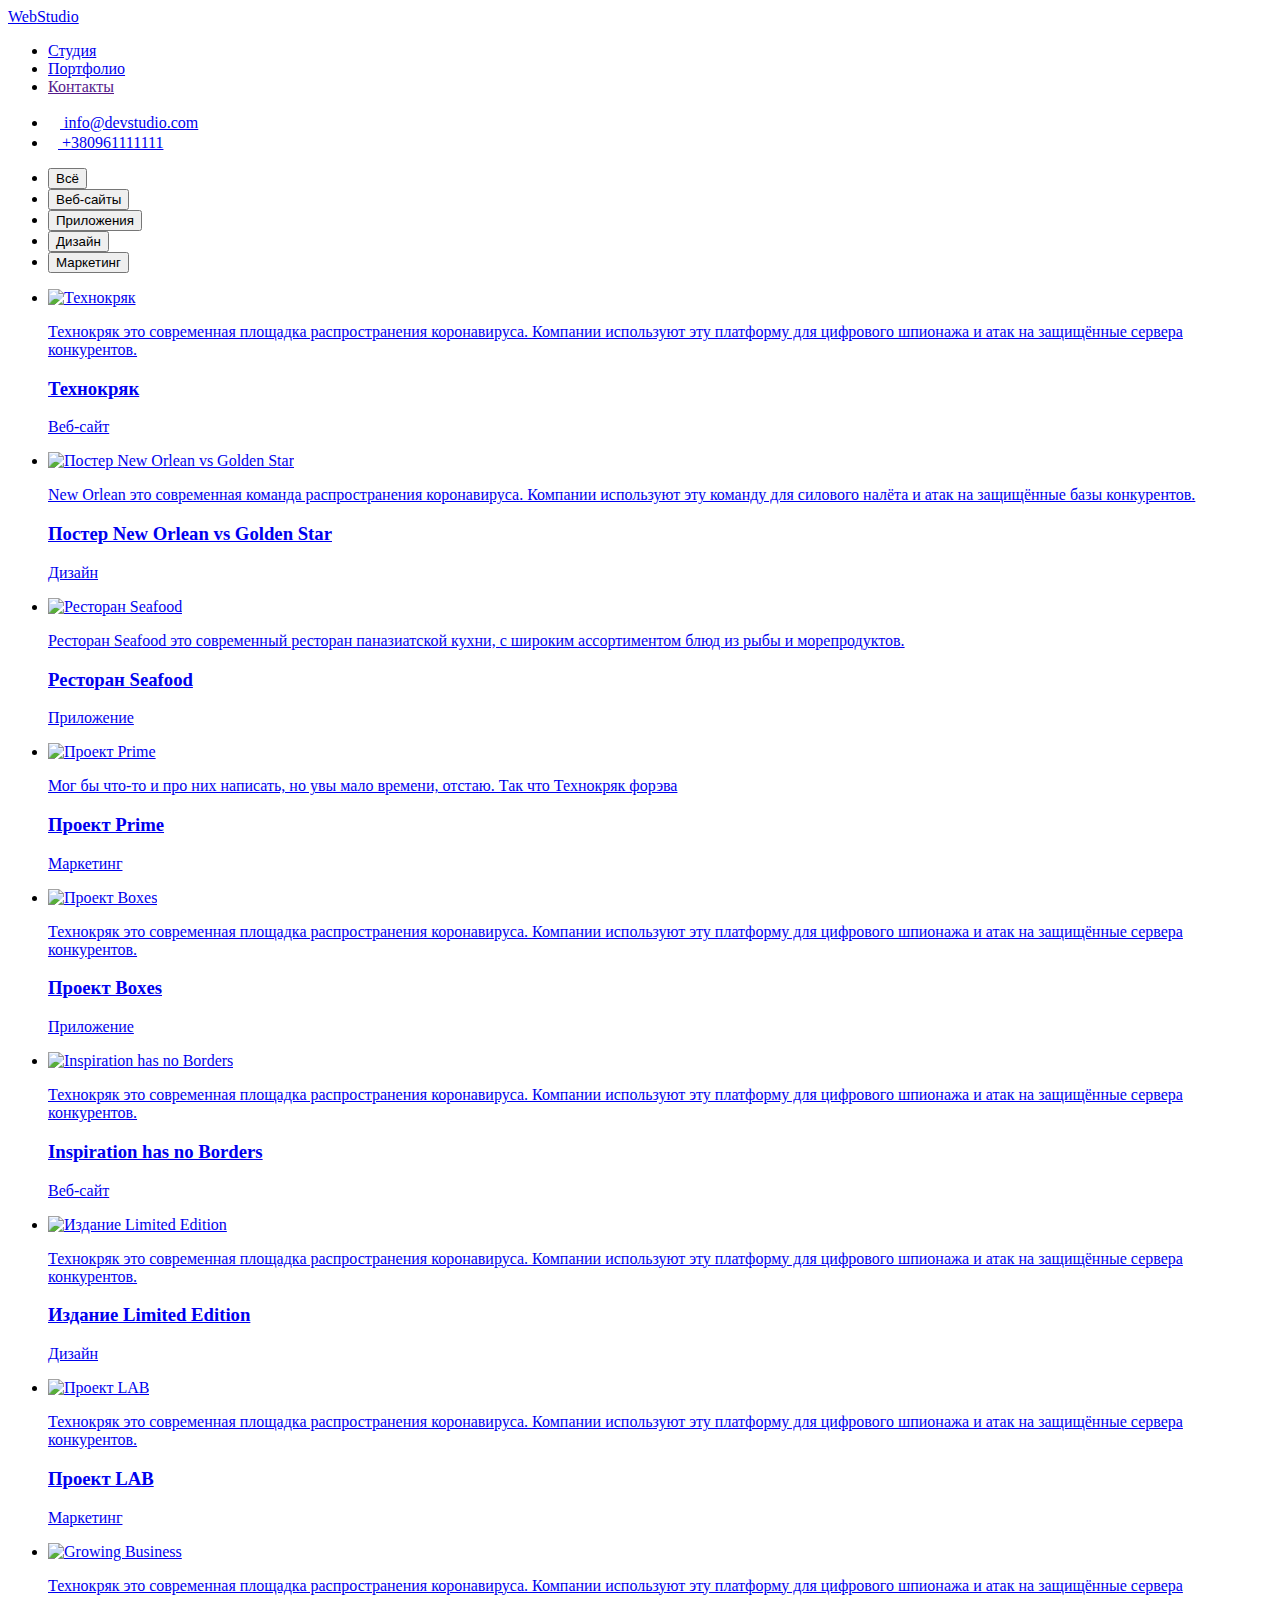
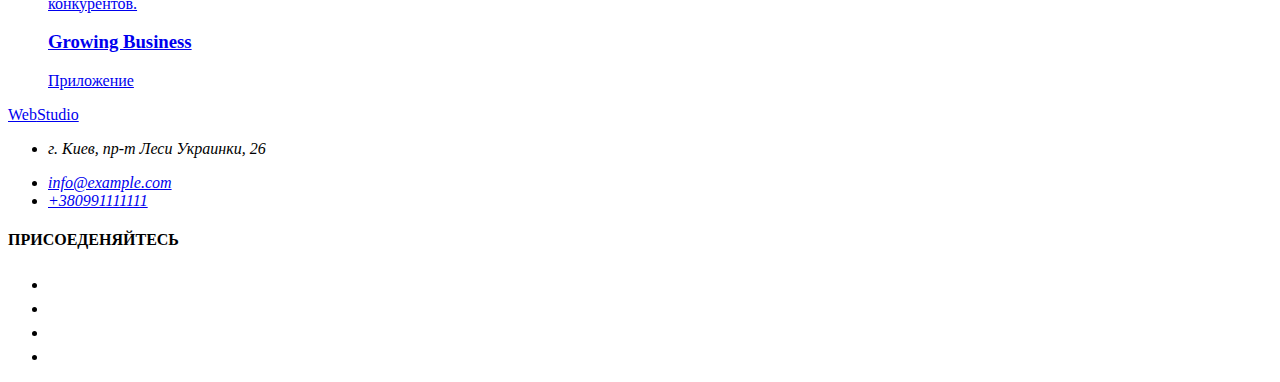
==== portfolio.html @ b48fce2a "Add files via upload" ====
<!DOCTYPE html>
<html lang="ru">
<head>
    <meta charset="UTF-8">
    <meta http-equiv="X-UA-Compatible" content="IE=edge">
    <meta name="viewport" content="width=device-width, initial-scale=1.0">
    <title>Portfolio</title>
    <link rel="preconnect" href="https://fonts.googleapis.com">
    <link rel="preconnect" href="https://fonts.gstatic.com" crossorigin>
    <link href="https://fonts.googleapis.com/css2?family=Raleway:wght@700&family=Roboto:wght@400;500;700;900&display=swap" rel="stylesheet">
    <link rel="stylesheet" href="https://cdnjs.cloudflare.com/ajax/libs/modern-normalize/1.1.0/modern-normalize.min.css" integrity="sha512-wpPYUAdjBVSE4KJnH1VR1HeZfpl1ub8YT/NKx4PuQ5NmX2tKuGu6U/JRp5y+Y8XG2tV+wKQpNHVUX03MfMFn9Q==" crossorigin="anonymous" referrerpolicy="no-referrer" />
    <link rel="stylesheet" href="./css/style.css">
</head>
<body class="body">

    <!--Шапка сайта-->

    <header class="head">
        <div class="header container">
           
            <a class="logo" href="index.html"> <span class="web-style">Web</span><span class="studio-style">Studio</span> </a>
     
            <nav class="nav-box">
                <ul class="nav-links">
                    <li class="nav-items"><a href="index.html" class="nav-link">Студия</a></li>
                    <li class="nav-items"><a href="portfolio.html" class="nav-link active-page">Портфолио</a></li>
                    <li class="nav-items"><a href="" class="nav-link">Контакты</a></li>
                </ul>
                <ul class="link-box">
                    <li class="mail">
                        <a href="mailto:info@devstudio.com" class="link-box_mail">
                            <svg class="card-icon" width="12" height="16">
                                <use href="./img/sprite.svg#icon-envelope"></use>
                            </svg>
                            info@devstudio.com
                        </a>
                    </li>
                    <li>
                        <a href="tel:+380961111111" class="link-box_phone">
                            <svg class="card-icon" width="10" height="16">
                                <use href="./img/sprite.svg#icon-smartphone"></use>
                            </svg>
                            +380961111111
                        </a>
                    </li>
                </ul>
            </nav>
        </div>

    </header>
    
    <main> 

        <!--Вкладки сйта-->

        <section class="portfolio-box">
            <div class="container">
                
                <ul class="buttons">
                    <li><button type="button" class="button-portfolio">Всё</button></li>
                    <li><button type="button" class="button-portfolio">Веб-сайты</button></li>
                    <li><button type="button" class="button-portfolio">Приложения</button></li>
                    <li><button type="button" class="button-portfolio">Дизайн</button></li>
                    <li><button type="button" class="button-portfolio">Маркетинг</button></li>
                </ul>
            
                <!--Проекты-->
            
                <ul class="project">
                    <li class="project-list">
                        <a href="#" class="description">
                            <div class="portfolio-description">
                                <img src="./img/portfolio/img_1.jpg" alt="Технокряк">
                                <p class="description-text">
                                    Технокряк это современная площадка
                                     распространения коронавируса. 
                                     Компании используют эту платформу 
                                     для цифрового шпионажа и атак на 
                                     защищённые сервера конкурентов.
                                </p>
                            </div>
                            
                            <div class="project-text">
                                <h3 class="project-name">Технокряк</h3>
                                <p class="project-work">Веб-сайт</p>
                            </div>
                        </a>
                    </li>
                    <li class="project-list">
                        <a href="#" class="description">
                            <div class="portfolio-description">
                                <img src="./img/portfolio/img_2.jpg" alt="Постер New Orlean vs Golden Star">
                                <p class="description-text">
                                    New Orlean это современная команда
                                     распространения коронавируса. 
                                     Компании используют эту команду 
                                     для силового налёта и атак на 
                                     защищённые базы конкурентов.
                                </p>
                            </div>
                            
                            <div class="project-text">
                            <h3 class="project-name">Постер New Orlean vs Golden Star</h3>
                            <p class="project-work">Дизайн</p>
                        </div>
                        </a>
                    </li>
                    
                    <li class="project-list">
                        <a href="#" class="description">
                            <div class="portfolio-description">
                                <img src="./img/portfolio/img_3.jpg" alt="Ресторан Seafood">
                                <p class="description-text">
                                    Ресторан Seafood это современный
                                     ресторан паназиатской кухни, с 
                                     широким ассортиментом блюд из 
                                     рыбы и морепродуктов.
                                </p>
                            </div>
                            
                            <div class="project-text">
                            <h3 class="project-name">Ресторан Seafood</h3>
                            <p class="project-work">Приложение</p>
                        </div>
                        </a>
                    </li>

                    <li class="project-list">
                        <a href="#" class="description">
                            <div class="portfolio-description">
                                <img src="./img/portfolio/img_4.jpg" alt="Проект Prime">
                                <p class="description-text">
                                    Мог бы что-то и про них 
                                    написать, но увы мало 
                                    времени, отстаю. Так что 
                                    Технокряк форэва
                                </p>
                            </div>

                            <div class="project-text">
                                <h3 class="project-name">Проект Prime</h3>
                                <p class="project-work">Маркетинг</p>
                            </div>
                        </a>
                    </li>

                    <li class="project-list">
                        <a href="#" class="description">
                            <div class="portfolio-description">
                                <img src="./img/portfolio/img_5.jpg" alt="Проект Boxes">
                                <p class="description-text">
                                    Технокряк это современная площадка
                                     распространения коронавируса. 
                                     Компании используют эту платформу 
                                     для цифрового шпионажа и атак на 
                                     защищённые сервера конкурентов.
                                </p>
                            </div>
                            
                            <div class="project-text">
                                <h3 class="project-name">Проект Boxes</h3>
                                <p class="project-work">Приложение</p>
                            </div>
                        </a>
                    </li>

                    <li class="project-list">
                        <a href="#" class="description">
                            <div class="portfolio-description">
                                <img src="./img/portfolio/img_6.jpg" alt="Inspiration has no Borders">
                                <p class="description-text">
                                    Технокряк это современная площадка
                                     распространения коронавируса. 
                                     Компании используют эту платформу 
                                     для цифрового шпионажа и атак на 
                                     защищённые сервера конкурентов.
                                </p>
                            </div>
                            
                            <div class="project-text">
                                <h3 class="project-name">Inspiration has no Borders</h3>
                                <p class="project-work">Веб-сайт</p>
                            </div>
                        </a>
                    </li>

                    <li class="project-list">
                        <a href="#" class="description">
                            <div class="portfolio-description">
                                <img src="./img/portfolio/img_7.jpg" alt="Издание Limited Edition">
                                <p class="description-text">
                                    Технокряк это современная площадка
                                     распространения коронавируса. 
                                     Компании используют эту платформу 
                                     для цифрового шпионажа и атак на 
                                     защищённые сервера конкурентов.
                                </p>
                            </div>
                            
                            <div class="project-text">
                                <h3 class="project-name">Издание Limited Edition</h3>
                                <p class="project-work">Дизайн</p>
                            </div>
                        </a>
                    </li>

                    <li class="project-list">
                        <a href="#" class="description">
                            <div class="portfolio-description">
                                <img src="./img/portfolio/img_8.jpg" alt="Проект LAB">
                                <p class="description-text">
                                    Технокряк это современная площадка
                                     распространения коронавируса. 
                                     Компании используют эту платформу 
                                     для цифрового шпионажа и атак на 
                                     защищённые сервера конкурентов.
                                </p>
                            </div>
                            
                            <div class="project-text">
                            <h3 class="project-name">Проект LAB</h3>
                            <p class="project-work">Маркетинг</p>
                        </div>
                        </a>
                    </li>

                    <li class="project-list">
                        <a href="#" class="description">
                            <div class="portfolio-description">
                                <img src="./img/portfolio/img_9.jpg" alt="Growing Business">
                                <p class="description-text">
                                    Технокряк это современная площадка
                                     распространения коронавируса. 
                                     Компании используют эту платформу 
                                     для цифрового шпионажа и атак на 
                                     защищённые сервера конкурентов.
                                </p>
                            </div>
                            
                            <div class="project-text">
                            <h3 class="project-name">Growing Business</h3>
                            <p class="project-work">Приложение</p>
                        </div>
                        </a>
                    </li>
                </ul>
            </div>
        </section>
        
    </main>
            
        <!--Футер-->
        
        <footer class="footer">
            <div class="container column">
                <div class="nav-footer">
                    <a class="logo-footer" href="index.html"> <span class="web-style-footer">Web</span><span class="studio-style-footer">Studio</span> </a>
                    <address>
                        <ul>
                            <li class="footer-box">
                                <p class="footer-link location">г. Киев, пр-т Леси Украинки, 26</p>
                            </li>
                            <li class="footer-box">
                                <a class="footer-link" href="mailto:info@example.com">info@example.com</a>
                            </li>
                            <li class="footer-box">
                                <a class="footer-link" href="tel:+380991111111">+380991111111</a>
                            </li>
                        </ul>
                    </address>
                </div>
                <div>
                    <h4 class="footer-icon-name">ПРИСОЕДЕНЯЙТЕСЬ</h4>
                    <ul class="social-links in-footer">
                        <li class="social-link">
                            <a class="link-icon foot" href="#">
                                <svg class="social-icon in-foot" width="20" height="20">
                                    <use href="./img/sprite.svg#icon-instagram"></use>
                                </svg>
                            </a>
                        </li>
                        <li class="social-link">
                            <a class="link-icon foot" href="#">
                                <svg class="social-icon in-foot" width="20" height="20">
                                    <use href="./img/sprite.svg#icon-twitter"></use>
                                </svg>
                            </a>
                        </li>
                        <li class="social-link">
                            <a class="link-icon foot" href="#">
                                <svg class="social-icon in-foot" width="20" height="20">
                                    <use href="img/sprite.svg#icon-facebook"></use>
                                </svg>
                            </a>
                        </li>
                        <li class="social-link">
                            <a class="link-icon foot" href="#">
                                <svg class="social-icon in-foot" width="20" height="20">
                                    <use href="./img/sprite.svg#icon-linkedin"></use>
                                </svg>
                            </a>
                        </li>
                    </ul>
                </div>
            </div>
        </footer>

</body>
</html>
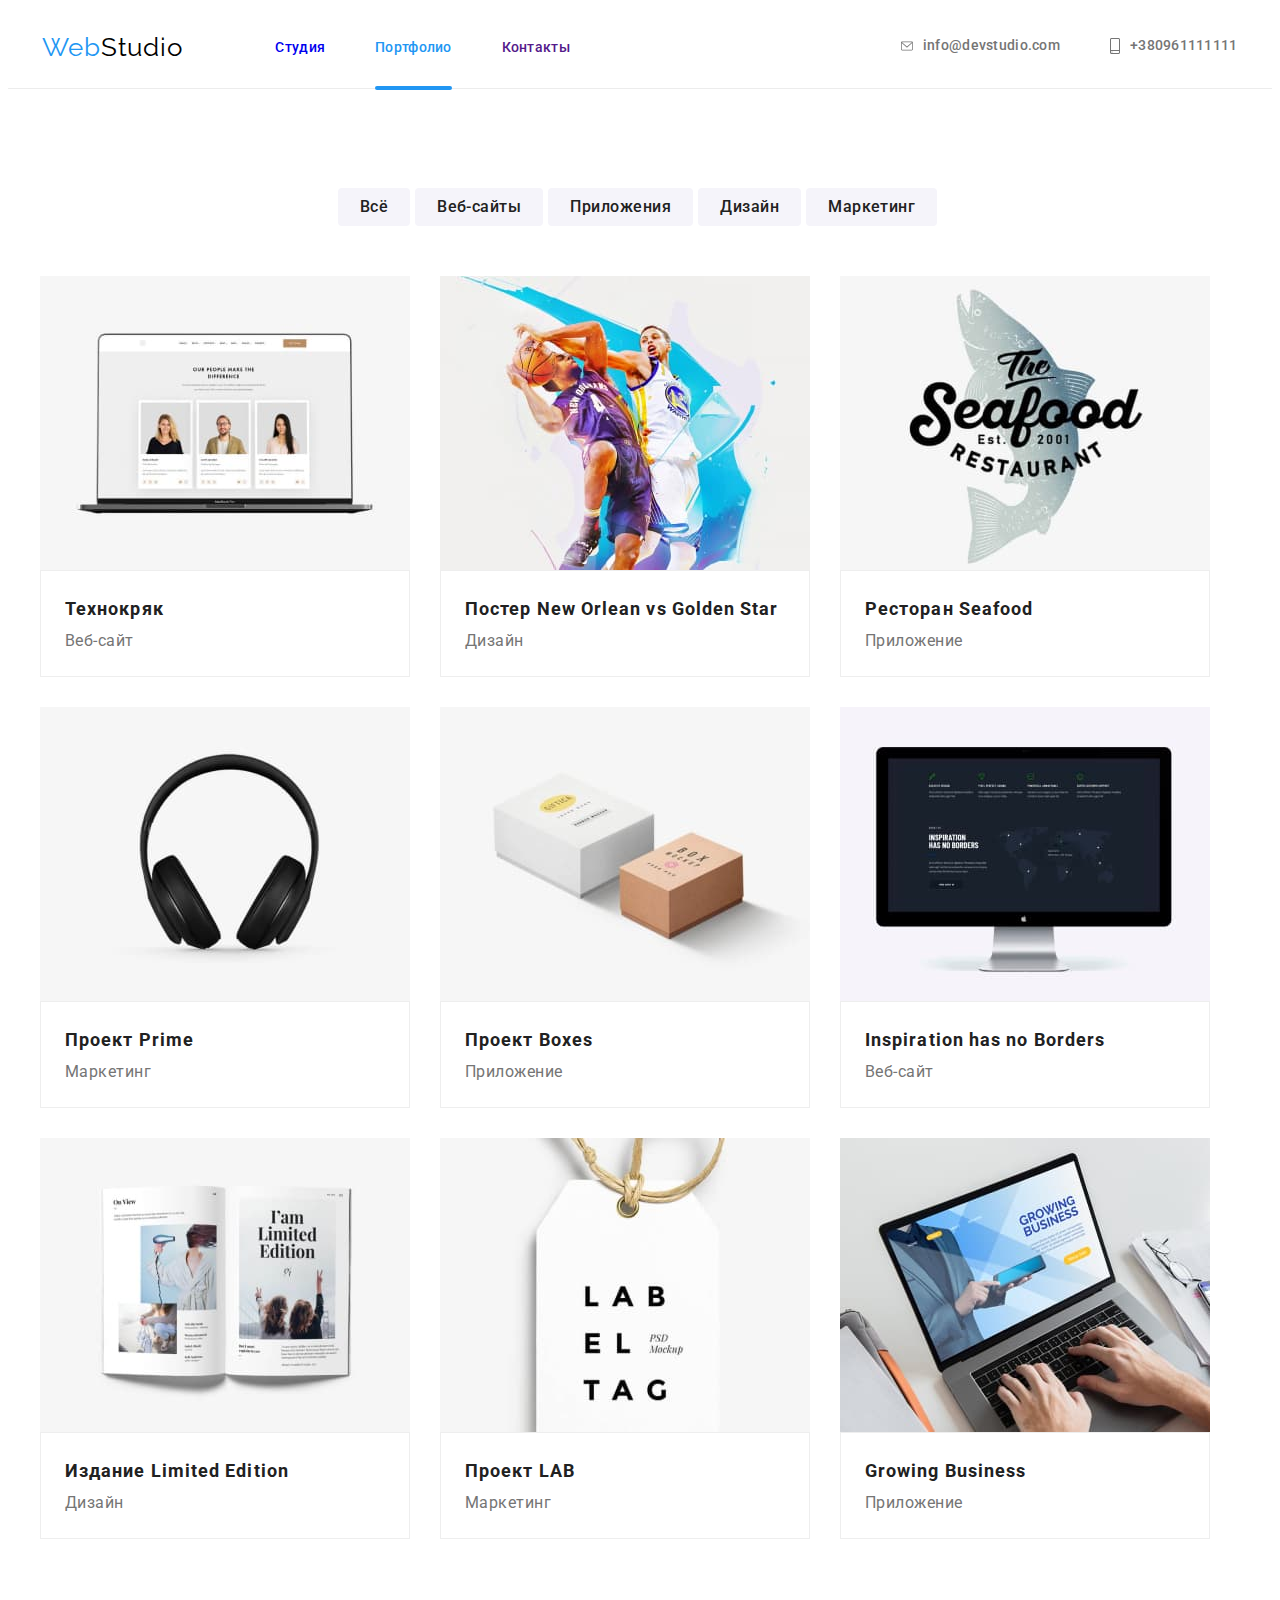
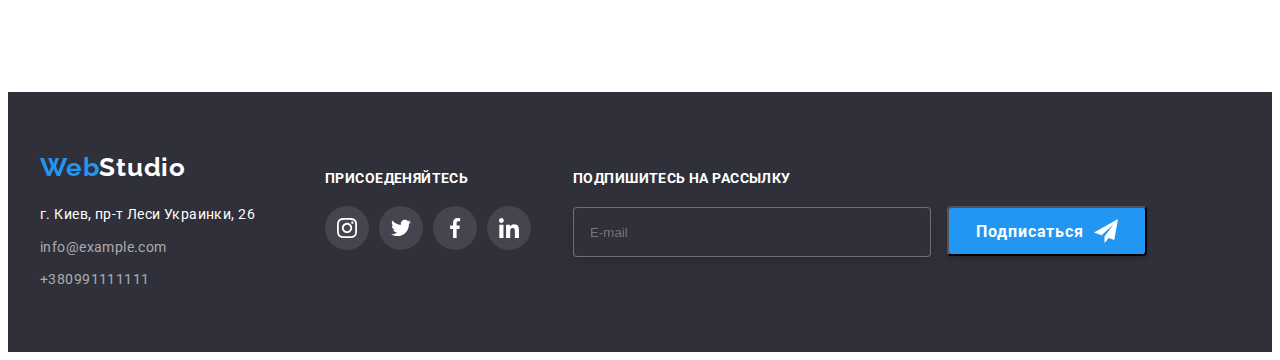
==== commit cf384cff: "Update portfolio.html" ====
--- a/portfolio.html
+++ b/portfolio.html
@@ -302,6 +302,17 @@
                         </li>
                     </ul>
                 </div>
+                <div class="footer-form">
+                    <form action="">
+                        <h4 class="footer-input-name">ПОДПИШИТЕСЬ НА РАССЫЛКУ</h4>
+                        <input type="email" placeholder="E-mail" class="footer-input">
+                        <button type="submit" class="footer-subscribe">Подписаться
+                            <svg class="footer-sub-ico" width="24" height="24">
+                                <use href="img/sub-ico.svg#icon-icon-send"></use>
+                            </svg>
+                        </button>
+                    </form>
+                </div>
             </div>
         </footer>
 
--- a/css/style.css
+++ b/css/style.css
@@ -0,0 +1,922 @@
+:root {
+    --theme-colour: #2196F3;
+
+    --text-primary: #212121;
+    --text-secondary: #757575;
+    
+    --primary-font: "Roboto";
+    --secondary-font: "Raleway";
+}
+
+body {
+    font-family: var(--primary-font);
+}
+
+ul,li {
+    list-style: none;
+    margin: 0px;
+}
+
+a {text-decoration: none;}
+
+address {font-style: normal;}
+
+h1,h2,h3,p{
+    margin: auto;
+}
+
+img{
+    display: block;
+    margin: 0;
+}
+
+ul,li{
+    padding: 0px;
+}
+
+h2{
+    font-weight: bold;
+    font-size: 36px;
+    line-height: 1.2;
+    text-align: center;
+    letter-spacing: 0.03em;
+    color: var(--text-primary);
+    }
+.container{
+    width: 1200px;
+    margin-left: auto;
+    margin-right: auto;
+    padding-left: 15px;
+    padding-right: 15px;
+        
+    }
+
+/*Стилизирование хедера*/
+
+    .head{
+        border-bottom: 1px solid #ECECEC;
+    }
+
+    .header{
+        display: flex;
+        align-items: center;
+        justify-content: center;
+        left: 0px;
+        top: 80px;
+        
+    }
+    
+    .logo{
+        font-family: var(--secondary-font), sans-serif;
+        font-style: normal;
+        font-size: 26px;
+        line-height: 1.2;
+        letter-spacing: 0.03em;
+        margin-right: 93px;
+        padding-top: 24px;
+        padding-bottom: 25px;  
+        }
+
+    .nav-links{
+        display: flex;
+        margin: 0;
+        margin-right: 331px;
+    }
+    .nav-box{
+        background: #FFFFFF;
+        display: flex;
+        align-items: center;
+        
+    }
+    .web-style{
+        color: #2196F3;
+    }
+    .studio-style{
+        color: #000000;
+    }
+    .nav-items:not(:last-child){
+        margin-right: 50px;
+    }
+
+    .nav-link:hover,
+    .nav-link:focus{
+        color: var(--theme-colour);
+        }
+
+    .nav-link{
+        font-family: var(--primary-font);
+        font-style: normal;
+        font-weight: 500;
+        font-size: 14px;
+        line-height: 1.1;
+        letter-spacing: 0.02em;
+        transition: 250ms cubic-bezier(0.4, 0, 0.2, 1);
+    }
+    
+
+    .active-page{
+        color: var(--theme-colour);
+    }
+    .active-page::after {
+        content: "";
+        display: block;
+        position: relative;
+        top: 30px;
+        bottom: auto;
+        width: 100%;
+        height: 4px;
+        border-radius: 4px;
+        background-color: #2196F3;
+    }
+
+    .link-box{
+        display: flex;
+        margin-left: auto;
+    }
+    
+    .card-icon{
+        fill: #757575;
+        margin-right: 10px;
+    }
+    
+    
+    .link-box_mail,
+    .link-box_phone{
+        font-family: var(--primary-font);
+        font-style: normal;
+        font-weight: 500;
+        font-size: 14px;
+        line-height: 1.1;
+        letter-spacing: 0.02em;
+        color: var(--text-secondary); 
+        display: inline-flex;
+        transition: 250ms cubic-bezier(0.4, 0, 0.2, 1);
+    }
+
+    .link-box_mail:hover .card-icon,
+    .link-box_mail:focus .card-icon{
+        fill: var(--theme-colour);
+    }
+    .link-box_phone:hover .card-icon,
+    .link-box_phone:focus .card-icon{
+        fill: var(--theme-colour);
+    }
+    .link-box_mail:hover,
+    .link-box_mail:focus,
+    .link-box_phone:hover,
+    .link-box_phone:focus{
+        color: var(--theme-colour);
+    }
+
+    
+    .link-box_mail{
+        margin-right: 50px;
+    }
+    
+    .hero-box{
+        height: 600px;
+        background: #2F303A;
+        margin: auto;
+        background-image: linear-gradient(to right, rgba(47, 48, 58, 0.4), rgba(47, 48, 58, 0.4)), url(../img/background_image.jpg);
+        max-width: 1600px;
+    }
+
+    .slogan-box{
+        font-weight: 900;
+        font-size: 44px;
+        line-height: 1.3;
+        text-align: center;
+        letter-spacing: 0.06em;
+        text-transform: uppercase;
+        color: #FFFFFF;
+        width: 696px;
+        padding-top: 200px;
+        margin-bottom: 30px;
+        }
+
+    .button{
+        width: 200px;
+        height: 50px;
+        background: #2196F3;
+        box-shadow: 0px 4px 4px rgba(0, 0, 0, 0.15);
+        border-radius: 4px;
+        font-weight: bold;
+        font-size: 16px;
+        line-height: 30px;
+        letter-spacing: 0.06em;
+        color: #FFFFFF;
+        margin: auto;
+        display: block;
+        transition: 250ms cubic-bezier(0.4, 0, 0.2, 1);
+        }
+
+    .button:hover{
+        color: #188CE8;
+    }
+    
+        /* Модальное окно */
+
+    .backdrop.is-hidden {
+        visibility: hidden;
+        opacity: 0;
+        pointer-events: none;
+    }
+    .backdrop{
+        position: absolute;
+        width: 100%;
+        height: 100%;
+        left: 0px;
+        top: 0px;
+        background: rgba(0, 0, 0, 0.2);
+        z-index: 1;
+        opacity: 1;
+        visibility: visible;
+        transition: 250ms cubic-bezier(0.4, 0, 0.2, 1);
+    }
+
+    
+    .modal{
+        position: absolute;
+        top: 50%;
+        left: 50%;
+        transform: translate(-50%, -50%);
+        width: 528px;
+        height: 581px;
+        opacity: 2;
+        background: #FFFFFF;
+        box-shadow: 0px 1px 3px rgba(0, 0, 0, 0.12), 0px 1px 1px rgba(0, 0, 0, 0.14), 0px 2px 1px rgba(0, 0, 0, 0.2);
+        border-radius: 4px; 
+        padding: 40px;
+    }
+    .close-button{
+        position: absolute;
+        width: 30px;
+        height: 30px;
+        left: 8px;
+        top: 8px;
+        transform: translate(482px, 2px);
+        background: #FFFFFF;
+        border: 1px solid rgba(0, 0, 0, 0.1);
+        border-radius: 50%;
+        box-sizing: border-box;
+        transition: 250ms cubic-bezier(0.4, 0, 0.2, 1);
+    }
+    
+    .close-icon{
+        left: 22.22%;
+        right: 16.67%;
+        top: 16.67%;
+        bottom: 22.22%;
+        width: 9px;
+        height: 9px;
+        
+        fill: var(--text-primary);
+    }
+    
+    .close-button:hover .close-icon,
+    .close-button:focus .close-icon {
+        fill: #2196F3;
+    }
+
+    .modal-text{
+        /* position: absolute; */
+        width: 448px;
+        height: 23px;
+        left: 576px;
+        top: 261px;
+        margin-bottom: 12px;
+        font-family: var(--primary-font);
+        font-style: normal;
+        font-weight: bold;
+        font-size: 20px;
+        line-height: 23px;
+        text-align: center;
+        letter-spacing: 0.03em;
+
+        color: #212121;
+    }
+    .form-field{
+       color: #757575;
+       font-size: 12px;
+       position: relative;
+    }
+    .form-input:focus{
+        border: 1px solid #2196F3;
+        outline: none;
+    }
+    .form-input:hover{
+        border: 1px solid #2196F3;
+        outline: none;
+    }
+    .form-input:focus + svg{
+        fill: #2196F3;
+    }
+    .form-input:hover + svg{
+        fill: #2196F3;
+    }
+    .form-messege:focus{
+        border: 1px solid #2196F3;
+        outline: none;
+    }
+    .form-messege:hover{
+        border: 1px solid #2196F3;
+        outline: none;
+    }
+
+    .form-input{
+        width: 448px;
+        height: 40px;
+        padding-left: 42px;
+        border: 1px solid rgba(33, 33, 33, 0.2);
+        box-sizing: border-box;
+        border-radius: 4px;
+        margin-bottom: 10px;
+        margin-top: 4px;
+        transition: 250ms cubic-bezier(0.4, 0, 0.2, 1);
+    }
+    .form-messege{
+        resize: none;
+        width: 448px;
+        height: 120px;
+        padding: 12px 16px;
+        border: 1px solid rgba(33, 33, 33, 0.2);
+        box-sizing: border-box;
+        border-radius: 4px;
+        margin-bottom: 10px;
+        margin-top: 4px;
+        transition: 250ms cubic-bezier(0.4, 0, 0.2, 1);
+    }
+    .form-messege::placeholder{
+        color: rgba(117, 117, 117, 0,5);
+    }
+
+    .icon-name{
+        position: absolute;
+        width: 12px;
+        height: 12px;
+        margin-left: 14px;
+        margin-top: -35px;
+    }
+    .policy-box{
+        font-size: 14px;
+        color: var(--text-secondary);
+        margin-bottom: 30px;
+        display: flex;
+        align-items: center;
+    }
+    .policy-box::before{
+        content:"" ;
+        width: 16px;
+        height: 16px;
+        border: 1px solid #212121;
+        border-radius: 2px;
+        margin-right: 7px;
+    }
+    .policy-checkbox{
+        /* visibility: hidden; */
+        position: absolute;
+        width: 1px;
+        height: 1px;
+        margin: -1px;
+        border: 0px;
+        padding: 0px;
+        clip: rect(0 0 0 0);
+        overflow: hidden;
+    }
+    .policy-checkbox:checked + .policy-box::before{
+        background-color: #2196F3;
+        background-image: url(../img/policy.svg);
+        background-repeat: no-repeat;
+        background-position: center;
+    }
+    .policy-checkbox:focus + .policy-box::before{
+        outline: 1px solid #2196F3;
+        border: none;
+    }
+    .policy-checkbox:hover + .policy-box::before{
+        outline: 1px solid #2196F3;
+        border: none;
+    }
+    .policy-box a{
+        color: #2196F3;
+        text-decoration: underline;
+    }
+    .submit-button{
+        width: 200px;
+        height: 50px;
+        background: #2196F3;
+        box-shadow: 0px 4px 4px rgba(0, 0, 0, 0.15);
+        border-radius: 4px;
+        border: none;
+        display: block;
+        margin: 0 auto;
+        transition: 250ms cubic-bezier(0.4, 0, 0.2, 1);
+
+        font-family: var(--primary-font);
+        font-style: normal;
+        font-weight: bold;
+        font-size: 16px;
+        line-height: 1.5em;
+        color: #FFFFFF;
+        letter-spacing: 0.06em;
+        cursor: pointer;
+    }
+    .submit-button:hover{
+        background-color: #188CE8;
+    }
+    .submit-button:focus{
+        background-color: #188CE8;
+    }
+    
+    
+    /* Стилизирование инструментов работы */
+    
+    .work-tools{ 
+        padding-bottom: 94px;
+        padding-top: 94px;
+    }
+
+    .work-tools_list{
+        width: 270px;
+        height: 120px;
+    }
+    
+    .work-tools_box{
+        display: flex;
+        justify-content: space-between;
+    }
+    
+    .tools-icon{
+        
+        display: flex;
+        align-items: center;
+        justify-content: center;
+    }
+
+    .work-tools-icon{
+        display: flex;
+        align-items: center;
+        justify-content: center;
+        background: #F5F4FA;
+        border-radius: 4px;
+        width: 100%;
+        height: 100%;
+        margin-bottom: 30px
+    }
+
+
+    .work-tools_name{
+        font-weight: bold;
+        font-size: 14px;
+        line-height: 1.1;
+        letter-spacing: 0.03em;
+        text-transform: uppercase;
+        color: var(--text-primary);
+        margin-bottom: 10px;
+        }
+
+    .work-tools_text{
+        font-weight: normal;
+        font-size: 14px;
+        line-height: 1.7;
+        letter-spacing: 0.03em;
+        color:  var(--text-secondary);
+        }
+    
+    /* Чем занимаемся */
+
+    
+    .specification{
+        padding-top: 94px; 
+        padding-bottom: 94px;
+    }
+
+    .specification-box{
+        display: flex;
+        margin-top: 50px;
+    }
+    .specification-list{
+        width: 1200px;
+        display: flex;
+        justify-content: space-between;
+        margin: 0px;
+    }
+    .specification-item{
+        display: flex;
+        display: inline-block;
+    }
+
+    .specification-text{
+        font-family: Roboto;
+        font-style: normal;
+        font-weight: bold;
+        font-size: 14px;
+        line-height: 16px;
+        text-align: center;
+        letter-spacing: 0.03em;
+        text-transform: uppercase;
+        width: 370px;
+        height: 70px;
+        transform: translateY(-100%);
+        display: -webkit-inline-box;
+
+        color: #FFFFFF;
+        background: rgba(47, 48, 58, 0.8);
+    }
+    
+    /* Стилизироваие блока структуры команды */
+        
+    .team{
+        background: #F5F4FA;
+        padding-top: 94px;
+        padding-bottom: 94px;
+    }
+    .team-name{
+        margin-bottom: 50px;
+        
+    }
+    
+    .team-member-name{
+        font-weight: 500;
+        font-size: 16px;
+        line-height: 1.2;
+        letter-spacing: 0.03em;
+        color: var(--text-primary);
+        display: flex;
+        justify-content: center;
+        margin-top: 30px;
+        }
+
+    .team-list{
+        display: flex;
+        justify-content: space-between;
+        margin: 0px;
+        
+    }
+    .team-item{
+        background: #FFFFFF;
+        box-shadow: 0px 1px 3px rgba(0, 0, 0, 0.12), 0px 1px 1px rgba(0, 0, 0, 0.14), 0px 2px 1px rgba(0, 0, 0, 0.2);
+        border-radius: 0px 0px 4px 4px 
+    }
+    .team-card{
+        margin-bottom: 30px;
+    }
+
+    .team-member-specification{
+        font-weight: normal;
+        font-size: 16px;
+        line-height: 1.2;
+        letter-spacing: 0.03em;
+        color: var(--text-secondary);
+        padding-top: 10px;
+        display: flex;
+        justify-content: center;
+    }
+    .social-links{
+        display: flex;
+        justify-content: space-between;
+        margin-left: 32px;
+        margin-right: 32px;
+        margin-top: 16px;
+    }
+    .social-link{
+      display: flex;  
+        
+    }
+    
+    .link-icon:hover .social-icon,
+    .link-icon:focus .social-icon {
+        fill: #FFFFFF;
+    }
+    .link-icon:hover, .link-icon:focus {
+        background-color: #2196F3;
+    }
+    .link-icon{
+        display: inline-flex;
+        align-items: center;
+        justify-content: center;
+        width: 44px;
+        height: 44px;
+        border-radius: 50%;
+        transition: 250ms cubic-bezier(0.4, 0, 0.2, 1);
+    }
+
+    .social-icon{
+        fill: #AFB1B8;
+        transition: 250ms cubic-bezier(0.4, 0, 0.2, 1);
+    }
+    
+
+    /* Постоянные клиенты */
+        
+    .regular-customers{
+        padding-top: 94px;
+        padding-bottom: 94px;
+    }
+    .customers-name{
+        font-family: Roboto;
+        font-style: normal;
+        font-weight: bold;
+        font-size: 36px;
+        line-height: 42px;
+        text-align: center;
+        letter-spacing: 0.03em;
+        color: #212121;
+
+    }
+    .customer-link{
+        width: 100%;
+        height: 100%;
+        fill: #AFB1B8;
+        display: flex;
+        justify-content: center;
+        align-items: center;
+        border: 1px solid #AFB1B8;
+        border-radius: 4px;
+        transition: 250ms cubic-bezier(0.4, 0, 0.2, 1);
+    }
+    .customer-link:focus,
+    .customer-link:hover{
+        border-color: #2196F3;
+        fill: #2196F3;
+    }
+    .customer-box{
+        display: flex;
+        justify-content: space-between;
+        margin-top: 50px;
+    }
+    .customers-list{
+        width: 170px;
+        height: 92px;
+        box-sizing: border-box;
+        
+
+    }
+    
+
+        /* Стилизирование футера */
+    
+    .footer{
+        background: #2F303A;
+        padding-top: 60px;
+        padding-bottom: 60px;
+        
+    }
+
+    .column{
+        display: flex;
+    }
+     
+    .logo-footer{
+        display: inline-block;
+        font-family: Raleway, sans-serif;
+        font-style: normal;
+        font-weight: 700;
+        font-size: 26px;
+        line-height: 1.2;
+        letter-spacing: 0.03em;
+        margin-bottom: 20px;
+        }
+
+    .footer-link{
+        display: flex;
+        font-style: normal;
+        font-weight: 400;
+        font-size: 14px;
+        line-height: 1.7;
+        letter-spacing: 0.03em;
+        color: rgba(255, 255, 255, 0.6);
+        }
+        
+
+    .nav-footer{
+        margin-right: 70px;
+    }
+
+    .location{
+        color: #FFFFFF;
+    }
+    .in-footer{
+        margin-left: 0px;
+    }
+    .in-foot{
+        fill: #FFFFFF;
+    }
+
+    .foot{
+        background: rgba(255, 255, 255, 0.1);
+        margin-right: 10px;
+    }
+    
+    .footer-box{
+        margin-bottom: 9px;
+        }
+
+    .footer-box:last-child {
+        margin-bottom: 0;
+        }
+    
+
+    .studio-style-footer{
+        font-weight: bold;
+        font-size: 26px;
+        line-height: 1.2;
+        letter-spacing: 0.03em;
+        color: #FFFFFF;
+        }
+
+    .logo-footer{
+        font-weight: bold;
+        font-size: 26px;
+        line-height: 1.2;
+        letter-spacing: 0.03em;
+        color: #FFFFFF;
+        }
+
+    .web-style-footer{
+        font-family: var(--secondary-font), sans-serif;
+        font-size: 26px;
+        line-height: 1.2;
+        letter-spacing: 0.03em;
+        color: #2196F3;
+        }
+
+    .footer-icon-name{
+        color: #FFFFFF;
+        margin-bottom: 20px;
+        font-family: var(--primary-font);
+        font-style: normal;
+        font-weight: bold;
+        font-size: 14px;
+        line-height: 16px;
+        letter-spacing: 0.03em;
+    }
+    
+    .footer-input{
+        width: 358px;
+        height: 50px;
+        left: 815px;
+        top: 2787px;
+
+        border: 1px solid rgba(255, 255, 255, 0.3);
+        box-sizing: border-box;
+        filter: drop-shadow(0px 4px 4px rgba(0, 0, 0, 0.15));
+        border-radius: 4px;
+        background-color: #2F303A;
+        padding-left: 16px;
+    }
+    .footer-input-name{
+        color: #FFFFFF;
+        margin-bottom: 20px;
+        font-family: var(--primary-font);
+        font-style: normal;
+        font-weight: bold;
+        font-size: 14px;
+        line-height: 16px;
+        letter-spacing: 0.03em;  
+    }
+    .footer-form{
+        display: flex;
+    }
+    .footer-subscribe{
+        width: 200px;
+        height: 50px;
+        
+        background: #2196F3;
+        box-shadow: 0px 4px 4px rgba(0, 0, 0, 0.15);
+        border-radius: 4px;
+
+        font-family: var(--primary-font);
+        font-style: normal;
+        font-weight: bold;
+        font-size: 16px;
+        line-height: 45px;
+        letter-spacing: 0.06em;
+
+        color: #FFFFFF;
+        margin-left: 12px;
+        display: inline-flex;
+        justify-content: center;
+        align-items: center;
+    }
+    .footer-sub-ico{
+        margin-left: 10px;
+    }
+   
+
+    /* Стилизирование кнопок портфолио */
+
+    .buttons{
+        display: flex;
+        justify-content: center;
+        margin-bottom: 50px;
+    }
+
+    .button-portfolio{
+        font-family: var(--primary-font);
+        font-weight: 500;
+        font-size: 16px;
+        line-height: 1.6;
+        text-align: center;
+        letter-spacing: 0.03em; 
+        color: var(--text-primary);
+        margin-right: 5px;
+        padding-left: 22px;
+        padding-right: 22px;
+        height: 38px;
+        background: #F5F4FA;
+        border-radius: 4px;
+        border: none;
+        transition: 250ms cubic-bezier(0.4, 0, 0.2, 1);
+    }
+    .button-portfolio:hover,
+    .button-portfolio:focus {
+        background-color: var(--theme-colour);
+        color: #FFFFFF;
+        box-shadow: 0px 1px 1px rgba(0, 0, 0, 0.12), 0px 4px 4px rgba(0, 0, 0, 0.06), 1px 4px 6px rgba(0, 0, 0, 0.16);
+    }
+
+    .project{
+        display: flex;
+        flex-wrap: wrap;
+        
+    }
+
+    .project-name{
+        font-family: var(--primary-font);
+        font-style: normal;
+        font-weight: bold;
+        font-size: 18px;
+        line-height: 2;
+        letter-spacing: 0.06em;
+        color: var(--text-primary);
+        
+    }
+   .project-work{
+        font-family: var(--primary-font);
+        font-style: normal;
+        font-weight: normal;
+        font-size: 16px;
+        line-height: 1.8;
+        letter-spacing: 0.03em;
+        color: var(--text-secondary);
+        
+    }
+    .project-list{
+        background: #FFFFFF;
+        box-sizing: border-box;
+        margin-bottom: 30px;
+        margin-right: 30px;
+    }
+    .project-list:focus,
+    .project-list:hover {
+        box-shadow: 0px 1px 1px rgba(0, 0, 0, 0.12), 0px 4px 4px rgba(0, 0, 0, 0.06), 1px 4px 6px rgba(0, 0, 0, 0.16);
+    }
+    .portfolio-description{
+        position: relative;
+        overflow: hidden;
+    }
+    .description{
+        transition: 250ms cubic-bezier(0.4, 0, 0.2, 1);
+    }
+    .description-text{
+        width: 100%;
+        height: 100%;
+        background: rgba(33, 150, 243, 0.9);
+        position: absolute;
+        left: 0;
+        top: 0;
+        font-family: Roboto;
+        font-style: normal;
+        font-weight: normal;
+        font-size: 18px;
+        line-height: 28px;
+        letter-spacing: 0.03em;
+        color: #FFFFFF;
+        padding: 24px 63px;
+        transform: translateY(100%);
+        transition: transform 250ms cubic-bezier(0.4, 0, 0.2, 1);
+    }
+    .description:hover .description-text {
+        transform: translateY(0);
+        opacity: 1;
+    }
+    .description:focus .description-text {
+        transform: translateY(0);
+        opacity: 1;
+    }
+    .project-list:nth-child(3n+3) {
+        margin-right: 0px;
+    }
+    
+    .project-text{
+       padding: 20px 24px 20px 24px; 
+       border: 1px solid #EEEEEE;
+    }
+    .portfolio-box{
+        
+        padding-bottom: 89px;
+        padding-top: 99px;
+        margin-bottom: 34px;
+    }
+    
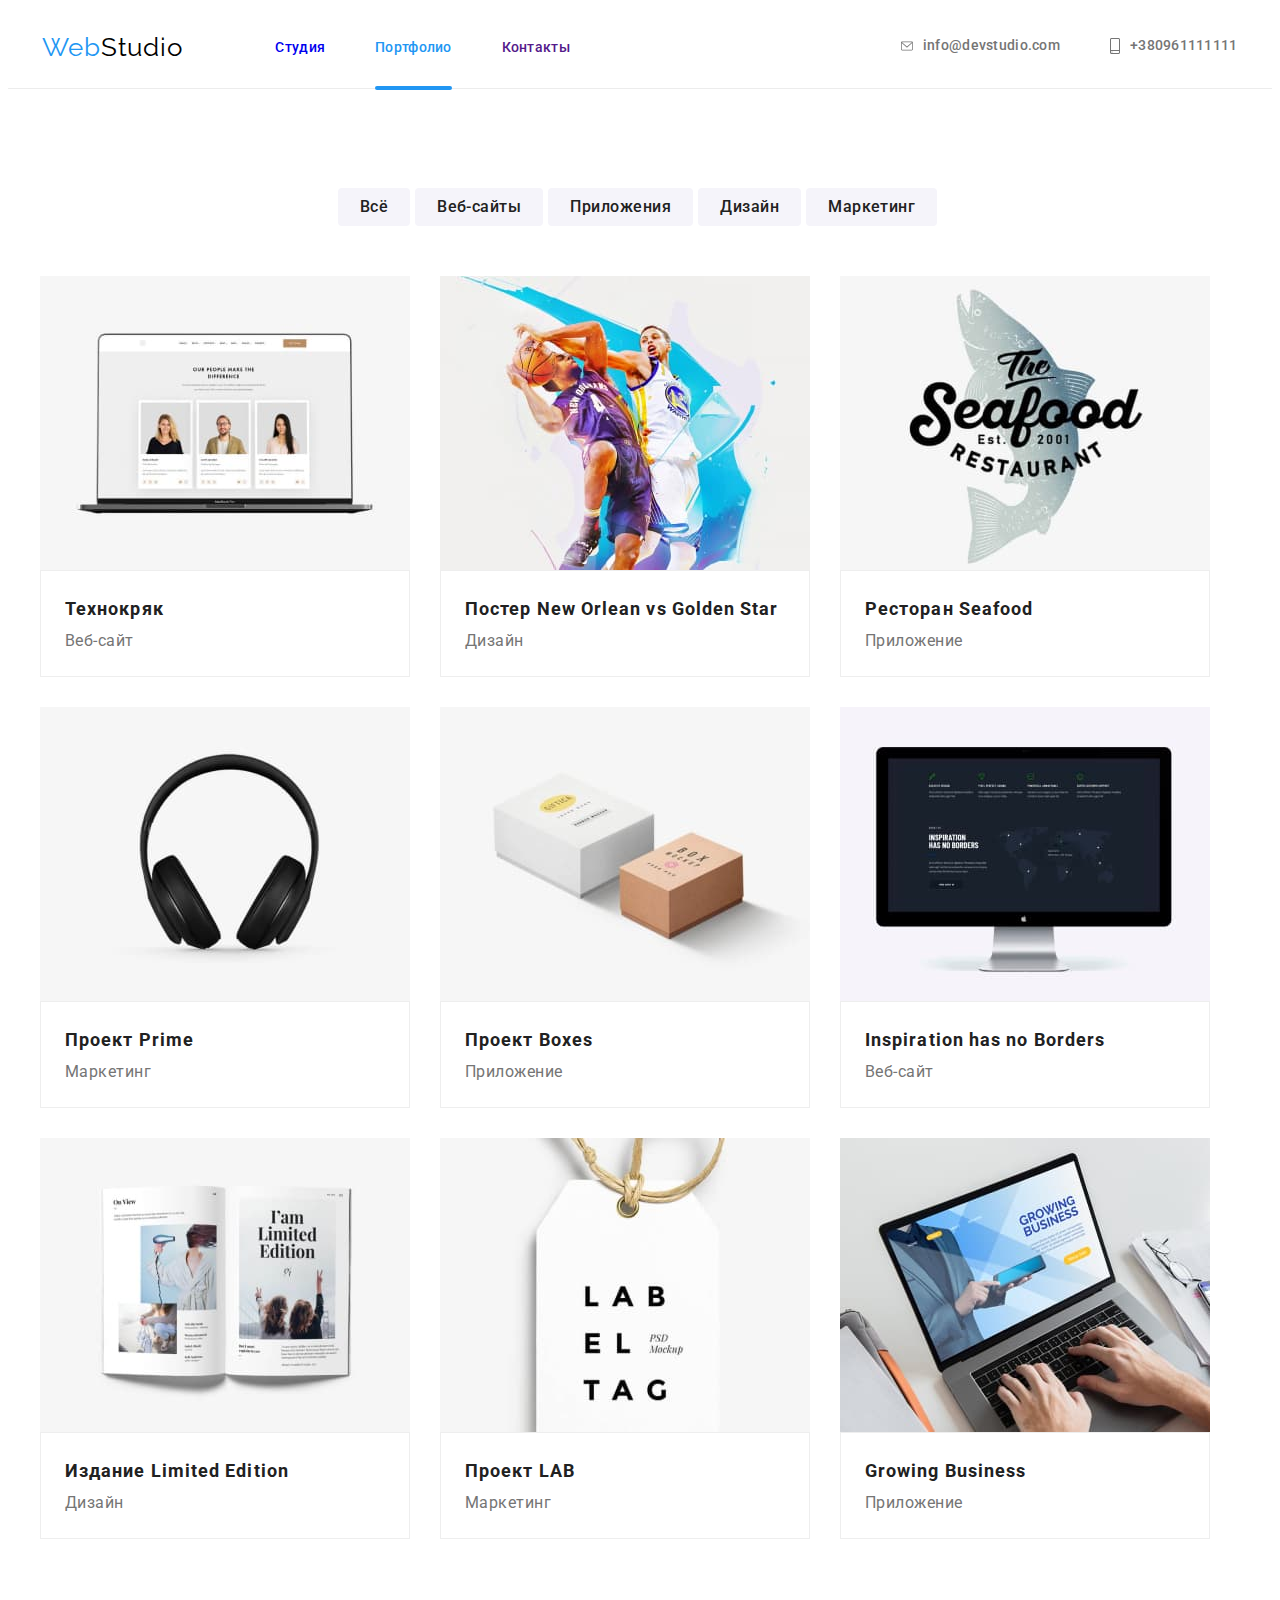
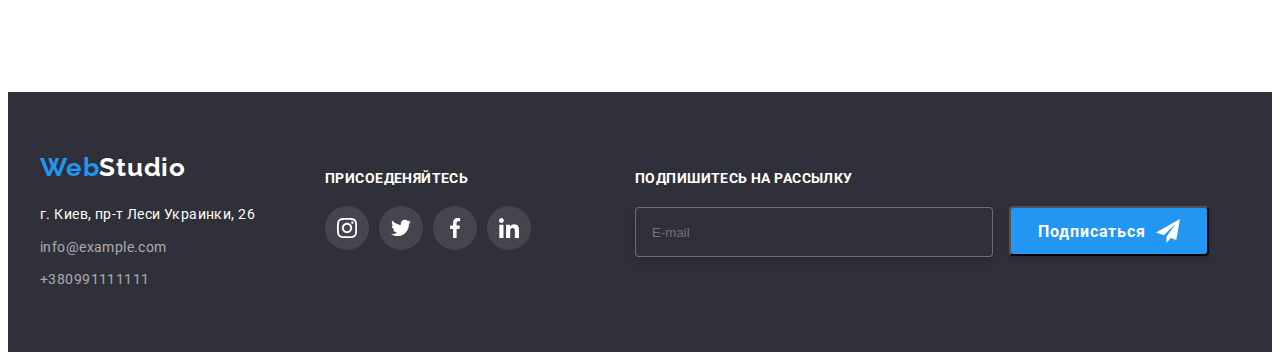
==== commit 331a276c: "15,11,,,05,01" ====
--- a/portfolio.html
+++ b/portfolio.html
@@ -269,7 +269,7 @@
                         </ul>
                     </address>
                 </div>
-                <div>
+                <div class="footer-socil">
                     <h4 class="footer-icon-name">ПРИСОЕДЕНЯЙТЕСЬ</h4>
                     <ul class="social-links in-footer">
                         <li class="social-link">
--- a/css/style.css
+++ b/css/style.css
@@ -363,13 +363,14 @@
         margin-bottom: 30px;
         display: flex;
         align-items: center;
+        justify-content: center;
     }
     .policy-box::before{
         content:"" ;
         width: 16px;
-        height: 16px;
-        border: 1px solid #212121;
-        border-radius: 2px;
+        height: 15px;
+        border: 2px solid #212121;
+        border-radius: 4px;
         margin-right: 7px;
     }
     .policy-checkbox{
@@ -388,13 +389,14 @@
         background-image: url(../img/policy.svg);
         background-repeat: no-repeat;
         background-position: center;
-    }
-    .policy-checkbox:focus + .policy-box::before{
-        outline: 1px solid #2196F3;
         border: none;
     }
+    /* .policy-checkbox:focus + .policy-box::before{
+        outline: 2px solid #2196F3;
+        border: none;
+    } */
     .policy-checkbox:hover + .policy-box::before{
-        outline: 1px solid #2196F3;
+        outline: 2px solid #2196F3;
         border: none;
     }
     .policy-box a{
@@ -517,11 +519,12 @@
         text-transform: uppercase;
         width: 370px;
         height: 70px;
-        transform: translateY(-100%);
-        display: -webkit-inline-box;
-
+        display: flex;
         color: #FFFFFF;
         background: rgba(47, 48, 58, 0.8);
+        position: absolute;
+        top: 1401px;
+
     }
     
     /* Стилизироваие блока структуры команды */
@@ -662,6 +665,9 @@
         padding-bottom: 60px;
         
     }
+    .footer-socil{
+        margin-right: 62px;
+    }
 
     .column{
         display: flex;
@@ -764,6 +770,7 @@
         border-radius: 4px;
         background-color: #2F303A;
         padding-left: 16px;
+        color: #FFFFFF;
     }
     .footer-input-name{
         color: #FFFFFF;
